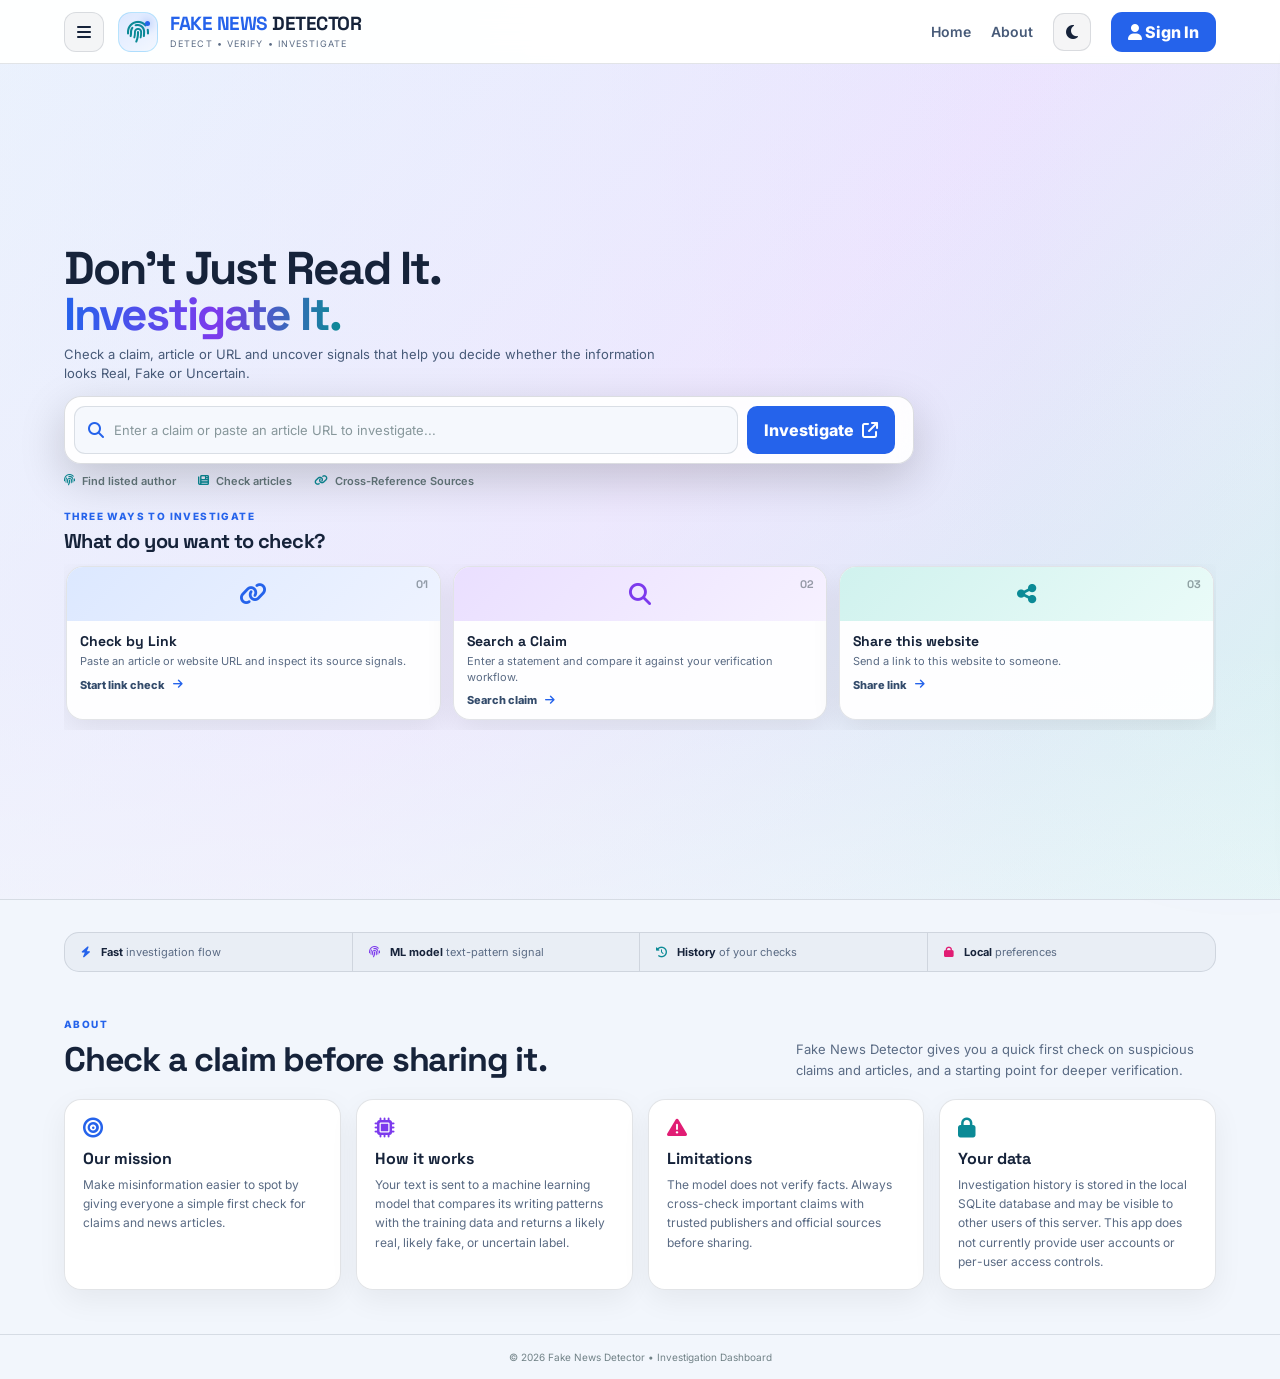
==== Frontend/index.html @ 5eec7ae9 "Improve detector UI and training workflow Co-authored-by: Copilot <223556219+Copilot@users.noreply.g" ====
<!DOCTYPE html>
<html lang="en">

<head>
  <meta charset="UTF-8" />
  <meta name="viewport" content="width=device-width, initial-scale=1.0" />
  <title>Fake News Detector | Investigation Dashboard</title>

  <link rel="preconnect" href="https://cdnjs.cloudflare.com" />
  <link rel="stylesheet" href="https://cdnjs.cloudflare.com/ajax/libs/font-awesome/6.5.2/css/all.min.css" />
  <link rel="stylesheet" href="style.css" />
</head>

<body>

  <div class="page-glow glow-one"></div>
  <div class="page-glow glow-two"></div>


  <!-- ================= NAVBAR ================= -->
  <header class="navbar">

    <div class="nav-left">
      <button class="menu-btn" id="menuBtn" aria-label="Open sidebar">
        <i class="fa-solid fa-bars"></i>
      </button>
      <a href="#" class="brand" id="homeLink">
        <div class="brand-logo">
          <i class="fa-solid fa-fingerprint"></i>
          <span class="scan-dot"></span>
        </div>
        <div>
          <div class="brand-name"><span>FAKE NEWS</span> DETECTOR</div>
          <div class="brand-tagline">Detect • Verify • Investigate</div>
        </div>
      </a>
    </div>

    <nav class="nav-links">
      <a href="#home" id="navHome">Home</a>
      <a href="#about" id="navAbout">About</a>

      <button class="icon-btn" id="themeBtn" type="button" aria-label="Toggle dark mode">
        <i class="fa-solid fa-moon"></i>
      </button>

      <button class="signin-nav" id="openAuthBtn">
        <i class="fa-solid fa-user"></i>
        <span id="signInText">Sign In</span>
      </button>

      <button class="avatar hidden" id="avatarBtn" type="button" aria-label="Open settings">
        <span id="avatarLetter">U</span>
      </button>

    </nav>

  </header>


  <!-- ================= SIDEBAR ================= -->
  <aside class="sidebar" id="sidebar">

    <div class="sidebar-head">
      <div>
        <span class="small-label">CASE FILE SYSTEM</span>
        <h3 id="sidebarTitle">Investigation</h3>
      </div>
      <button class="close-sidebar" id="closeSidebar" aria-label="Close sidebar">
        <i class="fa-solid fa-xmark"></i>
      </button>
    </div>

    <div class="sidebar-section">
      <p id="sidebarMainLabel">Main</p>

      <button class="side-link active" data-section="dashboard">
        <i class="fa-solid fa-gauge-high"></i>
        <span id="dashboardText">Dashboard</span>
      </button>

      <button class="side-link" data-section="history">
        <i class="fa-solid fa-clock-rotate-left"></i>
        <span id="historyText">History</span>
      </button>
    </div>

    <div class="sidebar-section">
      <p id="sidebarAccountLabel">Preferences</p>

      <button class="side-link" data-section="settings">
        <i class="fa-solid fa-sliders"></i>
        <span id="settingsText">Settings</span>
      </button>

      <button class="side-link" id="sidebarLogin">
        <i class="fa-solid fa-right-to-bracket"></i>
        <span id="loginText">Login</span>
      </button>
    </div>

    <div class="sidebar-bottom hidden" id="sidebarBottom">
      <button class="side-link logout" id="logoutBtn">
        <i class="fa-solid fa-arrow-right-from-bracket"></i>
        <span id="logoutText">Logout</span>
      </button>
    </div>

  </aside>

  <div class="sidebar-overlay" id="sidebarOverlay"></div>


  <!-- ================= MAIN ================= -->
  <main id="home">

    <!-- ================= HERO ================= -->
    <section class="hero">

      <div class="hero-gif"></div>
      <div class="hero-overlay"></div>

      <div class="hero-content">

        <h1 id="heroTitle">
          Don't Just Read It.
          <br />
          <span>Investigate It.</span>
        </h1>

        <p class="hero-description" id="heroDescription">
          Check a claim, article or URL and uncover
          signals that help you decide whether the information
          looks <b>Real</b>, <b>Fake</b> or <b>Uncertain</b>.
        </p>

        <!-- SEARCH BOX -->
        <div class="investigation-box">

          <div class="search-wrap">
            <i class="fa-solid fa-magnifying-glass"></i>
            <input id="claimInput" type="text" placeholder="Enter a claim or paste an article URL to investigate..."
              autocomplete="off" />
            <button class="clear-search" id="clearSearch" aria-label="Clear" type="button">
              <i class="fa-solid fa-xmark"></i>
            </button>
          </div>

          <button class="investigate-btn" id="investigateBtn" type="button">
            <span id="investigateText">Investigate</span>
            <i class="fa-solid fa-arrow-up-right-from-square"></i>
          </button>

        </div>

        <div class="quick-tools">
          <button class="quick-tool" id="quickAuthorshipButton" type="button" data-tool="text">
            <i class="fa-solid fa-fingerprint"></i>
            <span id="quickAuthorship">Analyze text patterns</span>
          </button>
          <button class="quick-tool" id="quickArticlesButton" type="button" data-tool="article">
            <i class="fa-solid fa-newspaper"></i>
            <span id="quickArticles">Check articles</span>
          </button>
          <button class="quick-tool" id="quickSourcesButton" type="button" data-tool="sources">
            <i class="fa-solid fa-link"></i>
            <span id="quickSources">Search sources online</span>
          </button>
        </div>

      </div>

      <!-- ================= METHODS ================= -->
      <section class="methods-section" id="methods">

        <div class="section-heading">
          <div>
            <span class="section-kicker" id="methodsKicker">THREE WAYS TO INVESTIGATE</span>
            <h2 id="methodsTitle">Start an investigation.</h2>
          </div>
          <p id="methodsDescription">
            Analyze text or an article URL with the model, or share this app.
            The model provides a signal, not verified evidence.
          </p>
        </div>

        <div class="method-grid">

          <!-- LINK -->
          <article class="method-card" data-method="link">
            <div class="method-image">
              <div class="image-art">
                <i class="fa-solid fa-link"></i>
                <span class="orbit orbit-a"></span>
                <span class="orbit orbit-b"></span>
              </div>
              <span class="image-number">01</span>
            </div>
            <div class="method-body">
              <h3 id="linkTitle">Check by Link</h3>
              <p id="linkDescription">Paste an article or website URL and inspect its source signals.</p>
              <button class="card-action" type="button">
                <span id="linkAction">Start link check</span>
                <i class="fa-solid fa-arrow-right"></i>
              </button>
            </div>
          </article>

          <!-- SEARCH -->
          <article class="method-card" data-method="search">
            <div class="method-image">
              <div class="image-art">
                <i class="fa-solid fa-magnifying-glass"></i>
                <span class="search-rays"></span>
              </div>
              <span class="image-number">02</span>
            </div>
            <div class="method-body">
              <h3 id="searchTitle">Search a Claim</h3>
              <p id="searchDescription">Enter a statement and compare it against your verification workflow.</p>
              <button class="card-action" type="button">
                <span id="searchAction">Search claim</span>
                <i class="fa-solid fa-arrow-right"></i>
              </button>
            </div>
          </article>

          <!-- SHARE -->
          <article class="method-card" data-method="share">
            <div class="method-image">
              <div class="image-art">
                <i class="fa-solid fa-share-nodes"></i>
                <span class="node n1"></span>
                <span class="node n2"></span>
                <span class="node n3"></span>
              </div>
              <span class="image-number">03</span>
            </div>
            <div class="method-body">
              <h3 id="shareTitle">Share this website</h3>
              <p id="shareDescription">Send a link to this website to someone.</p>
              <button class="card-action" type="button">
                <span id="shareAction">Share link</span>
                <i class="fa-solid fa-arrow-right"></i>
              </button>
            </div>
          </article>

        </div>

      </section>

    </section>


    <!-- ================= RESULT POPUP ================= -->
    <div class="result-backdrop hidden" id="resultSection" aria-hidden="true">

      <div class="result-popup" id="resultPopup" role="dialog" aria-modal="true" aria-labelledby="resultTitle">

        <button class="modal-close" id="closeResult" type="button" aria-label="Close result">
          <i class="fa-solid fa-xmark"></i>
        </button>

        <div class="result-head">

          <div class="result-icon">
            <i class="fa-solid fa-shield-halved" id="resultIconI"></i>
          </div>

          <div>
            <span class="result-badge" id="resultBadge">RESULT</span>
            <h2 id="resultTitle">Check result</h2>
            <p id="signalText">Your result appears here after you run a check.</p>
          </div>

        </div>

        <section class="confidence-card hidden" id="confidenceCard" aria-label="Model estimate">
          <div class="confidence-heading">
            <div>
              <span class="confidence-label">MODEL ESTIMATE</span>
              <p>How strongly the text matches patterns in its training examples</p>
            </div>
            <strong id="confidenceValue">--%</strong>
          </div>
          <div
            class="confidence-track"
            id="confidenceTrack"
            role="progressbar"
            aria-label="Model estimate"
            aria-valuemin="0"
            aria-valuemax="100"
            aria-valuenow="0"
          >
            <span id="confidenceBar"></span>
          </div>
          <small>This score describes the model's label, not the chance that the claim is true.</small>
        </section>

        <section class="article-details hidden" id="articleDetails" aria-label="Fetched article details">
          <div class="article-detail-row">
            <span id="publisherLabel">Publisher</span>
            <strong id="articlePublisher"></strong>
          </div>
          <div class="article-detail-row">
            <span id="authorLabel">Listed author</span>
            <strong id="articleAuthor">No author metadata found</strong>
          </div>
          <h3 id="articleTitle"></h3>
          <a class="article-source-link" id="articleSourceLink" target="_blank" rel="noopener noreferrer">Open original
            article</a>
          <span class="article-preview-label" id="articlePreviewLabel">Extracted text preview</span>
          <p id="articlePreview"></p>
        </section>

        <section class="evidence-results hidden" id="newsEvidence" aria-label="Related news coverage">
          <div class="evidence-heading">
            <h3>Related news coverage</h3>
            <span>Not a fact-check verdict</span>
          </div>
          <p id="evidenceStatus"></p>
          <ul id="evidenceList"></ul>
        </section>

        <ul class="result-checks" id="resultChecks"></ul>

        <div class="result-note">
          <i class="fa-solid fa-circle-info"></i>
          <div class="result-note-copy">
            <span id="actionText">Enter a claim or article URL and select Investigate.</span>
            <strong class="ai-disclaimer" id="aiDisclaimer">Please check reliable sources before trusting or sharing a claim.</strong>
          </div>
        </div>

        <div class="source-links hidden" id="resultSources">
          <span id="sourceLinksLabel">Look up this claim</span>
          <a id="factCheckLink" target="_blank" rel="noopener noreferrer">Search fact checks</a>
          <a id="independentSourcesLink" target="_blank" rel="noopener noreferrer">Search independent sources</a>
        </div>

      </div>

    </div>

    <!-- ================= STATS ================= -->
    <section class="stats-strip">

      <div>
        <i class="fa-solid fa-bolt"></i>
        <span><b id="fastText">Fast</b> <span id="fastDescription">investigation flow</span></span>
      </div>

      <div>
        <i class="fa-solid fa-fingerprint"></i>
        <span><b id="multiText">ML model</b> <span id="multiDescription">text-pattern signal</span></span>
      </div>

      <div>
        <i class="fa-solid fa-clock-rotate-left"></i>
        <span><b id="historyStatText">History</b> <span id="historyStatDescription">of your checks</span></span>
      </div>

      <div>
        <i class="fa-solid fa-lock"></i>
        <span><b id="privateText">Local</b> <span id="privateDescription">preferences</span></span>
      </div>

    </section>


    <!-- ================= ABOUT ================= -->
    <section class="about-section" id="about">

      <div class="section-heading">
        <div>
          <span class="section-kicker">ABOUT</span>
          <h2>Check a claim before sharing it.</h2>
        </div>
        <p>
          Fake News Detector gives you a quick first check on suspicious
          claims and articles, and a starting point for deeper verification.
        </p>
      </div>

      <div class="about-grid">

        <article class="about-card">
          <i class="fa-solid fa-bullseye"></i>
          <h3>Our mission</h3>
          <p>Make misinformation easier to spot by giving everyone a simple first check for claims and news articles.
          </p>
        </article>

        <article class="about-card">
          <i class="fa-solid fa-microchip"></i>
          <h3>How it works</h3>
          <p>Your text is sent to a machine learning model that compares its writing patterns with the training data
            and returns a likely real, likely fake, or uncertain label.</p>
        </article>

        <article class="about-card">
          <i class="fa-solid fa-triangle-exclamation"></i>
          <h3>Limitations</h3>
          <p>The model does not verify facts. Always cross-check important claims with trusted publishers and official
            sources before sharing.</p>
        </article>

        <article class="about-card">
          <i class="fa-solid fa-lock"></i>
          <h3>Your data</h3>
          <p>Investigation history is stored in the local SQLite database and may be visible to other users of this server. This app does not currently provide user accounts or per-user access controls.</p>
        </article>

      </div>

    </section>

  </main>


  <!-- ================= AUTH MODAL ================= -->
  <div class="modal-backdrop" id="authModal">

    <div class="auth-modal">

      <div class="auth-content">

        <button class="modal-close" id="closeAuth" type="button" aria-label="Close">
          <i class="fa-solid fa-xmark"></i>
        </button>

        <div class="auth-logo">
          <i class="fa-solid fa-fingerprint"></i>
        </div>

        <span class="section-kicker">CASE FILE ACCESS</span>

        <h2 id="authHeading">Sign In</h2>

        <p class="auth-subtitle" id="authSubtitle">Sign in to your account.</p>

        <form id="authForm">

          <label id="nameField" class="field hidden">
            <span id="nameLabel">Full name</span>
            <div>
              <i class="fa-regular fa-user"></i>
              <input id="authName" type="text" placeholder="Your name" />
            </div>
          </label>

          <label class="field">
            <span id="emailLabel">Email</span>
            <div>
              <i class="fa-regular fa-envelope"></i>
              <input id="authEmail" type="email" placeholder="you@example.com" required />
            </div>
          </label>

          <label class="field">
            <span id="passwordLabel">Password</span>
            <div>
              <i class="fa-solid fa-lock"></i>
              <input id="authPassword" type="password" placeholder="Enter your password" required />
            </div>
          </label>

          <label id="confirmField" class="field hidden">
            <span id="confirmLabel">Confirm password</span>
            <div>
              <i class="fa-solid fa-shield-halved"></i>
              <input id="authConfirmPassword" type="password" placeholder="Repeat your password" />
            </div>
          </label>

          <div class="form-row" id="loginOptions">
            <label class="remember">
              <input type="checkbox" id="rememberMe" />
              <span id="rememberText">Remember me</span>
            </label>
            <button type="button" class="text-btn" id="forgotPasswordBtn">Forgot password?</button>
          </div>

          <button class="auth-submit" type="submit" id="authSubmit">Login</button>

        </form>

        <p class="auth-switch-text">
          <span id="switchPrompt">Need an account?</span>
          <button type="button" class="text-link" id="authSwitchLink" data-auth="signup">Create one</button>
        </p>

        <p class="auth-privacy" id="authPrivacy">
          By continuing, you agree to our Terms and Privacy Policy.
        </p>

      </div>

    </div>

  </div>


  <!-- ================= SETTINGS PANEL ================= -->
  <div class="settings-panel" id="settingsPanel">

    <div class="settings-head">
      <div>
        <span class="section-kicker">PREFERENCES</span>
        <h2 id="settingsPanelTitle">Settings</h2>
      </div>
      <button id="closeSettings" type="button" aria-label="Close settings">
        <i class="fa-solid fa-xmark"></i>
      </button>
    </div>

    <div class="settings-groups">

      <!-- APPEARANCE -->
      <div class="settings-group">
        <div class="group-label" id="appearanceGroupLabel">Appearance</div>

        <div class="setting-item">
          <div>
            <b id="darkText">Dark mode</b>
            <small id="darkDescription">Use a darker theme that is easier on the eyes.</small>
          </div>
          <label class="switch">
            <input type="checkbox" id="darkToggle" />
            <span></span>
          </label>
        </div>

      </div>

      <!-- LANGUAGE -->
      <div class="settings-group">
        <div class="group-label" id="languageGroupLabel">Language &amp; notifications</div>

        <div class="setting-item">
          <div>
            <b id="languageText">Language</b>
            <small id="languageSettingText">English</small>
          </div>
          <button type="button" class="setting-action" data-setting-action="language">Change</button>
        </div>

        <!-- NOTIFICATIONS -->
        <div class="setting-item">
          <div>
            <b id="notificationsText">Notifications</b>
            <small id="notificationsDescription">Show a browser alert when a check finishes. Keep the browser open.</small>
          </div>
          <label class="switch">
            <input type="checkbox" id="notificationToggle" />
            <span></span>
          </label>
        </div>
      </div>

      <!-- HISTORY -->
      <div class="settings-group">
        <div class="group-label" id="historyGroupLabel">History &amp; data</div>

        <div class="setting-item">
          <div>
            <b id="historySettingTitle">History</b>
            <small id="historySettingDescription">Review prior investigations and saved results.</small>
          </div>
          <button type="button" class="setting-action" data-setting-action="history">View</button>
        </div>
      </div>

    </div>

    <div class="setting-note">
      <i class="fa-solid fa-circle-info"></i>
      <span id="settingNoteText">Preferences are stored in this browser. Investigation history is stored on this server and is not separated by user accounts.</span>
    </div>

  </div>


  <!-- ================= SETTINGS ACTION MODAL ================= -->
  <div class="settings-action-backdrop" id="settingsActionBackdrop" aria-hidden="true">

    <div class="settings-action-modal" role="dialog" aria-modal="true" aria-labelledby="settingsActionTitle">

      <button class="modal-close settings-action-close" id="closeSettingsAction" type="button" aria-label="Close">
        <i class="fa-solid fa-xmark"></i>
      </button>

      <span class="section-kicker" id="settingsActionKicker">SETTINGS</span>

      <h2 id="settingsActionTitle">Settings</h2>

      <p class="settings-action-subtitle" id="settingsActionSubtitle"></p>

      <div id="settingsActionContent"></div>

    </div>

  </div>


  <!-- ================= TOAST ================= -->
  <div class="toast" id="toast">
    <i class="fa-solid fa-circle-check"></i>
    <span id="toastText">Done</span>
  </div>


  <!-- ================= FOOTER ================= -->
  <footer>
    <p id="footerText">© 2026 Fake News Detector • Investigation Dashboard</p>
  </footer>

  <script src="script.js"></script>

</body>

</html>
---- Frontend/style.css ----
@import url('https://fonts.googleapis.com/css2?family=Inter:wght@400;500;600;700;800&family=Space+Grotesk:wght@500;600;700&display=swap');

:root {
  --bg: #F2F6FC;
  --panel: #FFFFFF;
  --line: rgba(22, 35, 58, .12);
  --text: #16233A;
  --muted: #5A6B84;
  --gold: #2563EB;
  --cyan: #0B8A96;
  --red: #C95454;
  --green: #2E8B70;
  --shadow: 0 20px 60px rgba(22, 35, 58, .14);
}

* {
  box-sizing: border-box;
  margin: 0;
  padding: 0;
}

html {
  scroll-behavior: smooth;
}

body {
  font-family: Inter, sans-serif;
  color: var(--text);
  background:
    radial-gradient(circle at 15% 15%, rgba(56, 189, 248, .08), transparent 28%),
    radial-gradient(circle at 85% 25%, rgba(124, 58, 237, .07), transparent 26%),
    var(--bg);
  min-height: 100vh;
  overflow-x: hidden;
}

body.modal-open {
  overflow: hidden;
}

button,
input {
  font: inherit;
}

button {
  cursor: pointer;
}

a {
  color: inherit;
  text-decoration: none;
}

.hidden {
  display: none !important;
}


/* ================= GLOW ================= */

.page-glow {
  position: fixed;
  width: 280px;
  height: 280px;
  filter: blur(90px);
  border-radius: 50%;
  pointer-events: none;
  opacity: .13;
  z-index: -1;
}

.glow-one {
  background: var(--cyan);
  top: 15%;
  left: -120px;
}

.glow-two {
  background: var(--gold);
  right: -100px;
  top: 55%;
}


/* ================= NAVBAR ================= */

.navbar {
  position: sticky;
  top: 0;
  z-index: 50;
  height: 64px;
  width: 100%;
  display: flex;
  align-items: center;
  justify-content: space-between;
  padding: 0 5%;
  background: rgba(255, 255, 255, .94);
  border-bottom: 1px solid var(--line);
  backdrop-filter: blur(16px);
}

.nav-left,
.brand {
  display: flex;
  align-items: center;
}

.nav-left {
  gap: 14px;
}

.brand {
  gap: 12px;
}

.menu-btn {
  width: 40px;
  height: 40px;
  border-radius: 12px;
  border: 1px solid var(--line);
  background: rgba(22, 35, 58, .045);
  color: var(--text);
  display: grid;
  place-items: center;
  transition: .2s ease;
}

.menu-btn:hover {
  background: rgba(124, 58, 237, .12);
  color: var(--gold);
  transform: translateY(-2px);
}

.brand-logo {
  width: 40px;
  height: 40px;
  border-radius: 13px;
  position: relative;
  display: grid;
  place-items: center;
  background: linear-gradient(145deg, #DCE8FF, #F3F7FF);
  border: 1px solid rgba(56, 189, 248, .3);
  color: var(--cyan);
  font-size: 22px;
  overflow: hidden;
}

.scan-dot {
  position: absolute;
  right: 7px;
  top: 8px;
  width: 5px;
  height: 5px;
  border-radius: 50%;
  background: var(--gold);
  box-shadow: 0 0 10px var(--gold);
}

.brand-name {
  font-family: "Space Grotesk", sans-serif;
  font-size: 19px;
  line-height: 1;
  font-weight: 700;
  letter-spacing: -.5px;
}

.brand-name span {
  color: var(--gold);
}

.brand-tagline {
  margin-top: 5px;
  font-size: 9px;
  color: var(--muted);
  letter-spacing: 1.1px;
  text-transform: uppercase;
}

.nav-links {
  display: flex;
  align-items: center;
  gap: 20px;
}

.nav-links>a {
  color: #475A78;
  font-size: 14px;
  font-weight: 600;
  transition: .2s;
}

.nav-links>a:hover {
  color: var(--gold);
}

.icon-btn {
  width: 38px;
  height: 38px;
  border-radius: 11px;
  border: 1px solid var(--line);
  background: rgba(22, 35, 58, .045);
  color: var(--text);
  display: grid;
  place-items: center;
  transition: .2s ease;
}

.icon-btn:hover {
  color: var(--gold);
  transform: translateY(-2px);
}

.signin-nav {
  border: 1px solid rgba(37, 99, 235, .35);
  background: var(--gold);
  color: #FFFFFF;
  border-radius: 11px;
  padding: 9px 16px;
  font-weight: 800;
  transition: .2s ease;
}

.signin-nav:hover {
  background: #1D4ED8;
  transform: translateY(-2px);
}

.avatar {
  width: 40px;
  height: 40px;
  border-radius: 50%;
  border: 2px solid rgba(37, 99, 235, .35);
  background: linear-gradient(145deg, var(--gold), #7C3AED);
  color: #FFFFFF;
  font-family: "Space Grotesk", sans-serif;
  font-weight: 700;
  font-size: 16px;
  text-transform: uppercase;
  display: grid;
  place-items: center;
  transition: .2s ease;
}

.avatar:hover {
  transform: translateY(-2px);
}


/* ================= SIDEBAR ================= */

.sidebar {
  position: fixed;
  left: 12px;
  top: 12px;
  z-index: 100;
  width: 310px;
  height: calc(100vh - 24px);
  display: flex;
  flex-direction: column;
  padding: 25px 17px 17px;
  background: rgba(255, 255, 255, .98);
  border: 1px solid var(--line);
  border-radius: 22px;
  box-shadow: var(--shadow);
  transform: translateX(-125%);
  transition: transform .3s ease;
}

.sidebar.open {
  transform: translateX(0);
}

.sidebar-head {
  display: flex;
  justify-content: space-between;
  align-items: flex-start;
  padding: 0 7px 25px;
  border-bottom: 1px solid var(--line);
}

.small-label,
.section-kicker,
.result-label {
  color: var(--gold);
  font-size: 10px;
  font-weight: 800;
  letter-spacing: 1.4px;
}

.sidebar-head h3 {
  margin-top: 6px;
  font-family: "Space Grotesk", sans-serif;
  font-size: 20px;
}

.close-sidebar,
.settings-head button,
.modal-close {
  width: 36px;
  height: 36px;
  border-radius: 10px;
  border: 1px solid var(--line);
  background: rgba(22, 35, 58, .045);
  color: var(--muted);
  transition: .2s ease;
}

.close-sidebar:hover,
.settings-head button:hover,
.modal-close:hover {
  color: var(--text);
  background: rgba(239, 102, 102, .12);
  border-color: rgba(239, 102, 102, .4);
}

.sidebar-section {
  padding-top: 23px;
}

.sidebar-section>p {
  color: #738287;
  font-size: 10px;
  font-weight: 800;
  letter-spacing: 1.3px;
  text-transform: uppercase;
  padding: 0 10px 8px;
}

.side-link {
  width: 100%;
  border: 0;
  background: transparent;
  color: #475A78;
  border-radius: 12px;
  padding: 12px 11px;
  display: flex;
  align-items: center;
  gap: 13px;
  text-align: left;
  font-size: 14px;
  font-weight: 600;
  transition: .2s ease;
  margin-bottom: 4px;
}

.side-link i {
  width: 20px;
  text-align: center;
}

.side-link:hover {
  background: rgba(11, 138, 150, .08);
  color: var(--text);
  transform: translateX(3px);
}

.side-link.active {
  background: rgba(37, 99, 235, .10);
  color: var(--gold);
  border: 1px solid rgba(37, 99, 235, .16);
}

.sidebar-bottom {
  margin-top: auto;
  border-top: 1px solid var(--line);
  padding-top: 14px;
}

.side-link.logout {
  color: #C95454;
}

.side-link.logout:hover {
  background: rgba(201, 84, 84, .09);
}

.sidebar-overlay {
  position: fixed;
  inset: 0;
  background: rgba(22, 35, 58, .38);
  z-index: 90;
  opacity: 0;
  visibility: hidden;
  transition: .25s;
}

.sidebar-overlay.show {
  opacity: 1;
  visibility: visible;
}


/* ================= HERO ================= */

.hero {
  position: relative;
  min-height: 400px;
  width: 100%;
  display: flex;
  align-items: center;
  overflow: hidden;
  border-bottom: 1px solid var(--line);
}

.hero-gif {
  position: absolute;
  inset: 0;
  background-color: #E6EEFB;
  background-image: linear-gradient(135deg, #DCE8FF 0%, #EADFFF 50%, #D0F2EE 100%);
  background-size: cover;
  background-position: center;
}

.hero-overlay {
  position: absolute;
  inset: 0;
  background:
    linear-gradient(90deg,
      rgba(242, 246, 252, .62) 0%,
      rgba(242, 246, 252, .40) 45%,
      rgba(242, 246, 252, .12) 80%,
      rgba(242, 246, 252, .22) 100%),
    linear-gradient(0deg,
      rgba(242, 246, 252, .55) 0%,
      transparent 30%,
      rgba(242, 246, 252, .10) 100%);
}

.hero-content {
  position: relative;
  z-index: 2;
  width: min(1160px, 90%);
  margin: 0 auto;
  padding: 36px 0 28px;
}

.eyebrow {
  display: inline-flex;
  align-items: center;
  gap: 8px;
  font-size: 10px;
  font-weight: 800;
  letter-spacing: 1.5px;
  color: #475A78;
  background: rgba(255, 255, 255, .68);
  border: 1px solid rgba(22, 35, 58, .12);
  border-radius: 999px;
  padding: 7px 12px;
  backdrop-filter: blur(7px);
}

.live-dot {
  width: 7px;
  height: 7px;
  border-radius: 50%;
  background: var(--green);
  box-shadow: 0 0 12px rgba(46, 139, 112, .6);
}

.hero h1 {
  font-family: "Space Grotesk", sans-serif;
  font-size: clamp(34px, 5vw, 54px);
  line-height: 1;
  letter-spacing: -2px;
  max-width: 700px;
  margin: 14px 0 12px;
}

.hero h1 span {
  color: var(--gold);
}

.hero-description {
  max-width: 610px;
  color: #475A78;
  line-height: 1.55;
  font-size: 14px;
  margin-bottom: 18px;
}

.hero-description b {
  color: var(--text);
}


/* ================= INVESTIGATION ================= */

.investigation-box {
  width: min(850px, 100%);
  display: grid;
  grid-template-columns: 1fr auto auto;
  gap: 9px;
  padding: 9px;
  border-radius: 17px;
  background: rgba(255, 255, 255, .92);
  border: 1px solid rgba(22, 35, 58, .15);
  box-shadow: 0 15px 45px rgba(0, 0, 0, .18);
  backdrop-filter: blur(12px);
}

.search-wrap {
  display: flex;
  align-items: center;
  gap: 10px;
  min-width: 0;
  border: 1px solid rgba(22, 35, 58, .12);
  background: #F5F8FD;
  border-radius: 11px;
  padding: 0 13px;
}

.search-wrap>i {
  color: var(--gold);
}

.search-wrap input {
  width: 100%;
  height: 46px;
  background: transparent;
  border: 0;
  outline: 0;
  color: var(--text);
  font-size: 13px;
}

.search-wrap input::placeholder {
  color: #87979B;
}

.clear-search {
  border: 0;
  background: transparent;
  color: #718287;
  display: none;
}

.clear-search.show {
  display: block;
}

.investigate-btn {
  border: 0;
  border-radius: 10px;
  padding: 0 17px;
  min-height: 46px;
  font-weight: 800;
  display: flex;
  align-items: center;
  justify-content: center;
  gap: 8px;
  transition: .2s ease;
}

.investigate-btn {
  background: var(--gold);
  color: #FFFFFF;
}

.investigate-btn:hover {
  background: #1D4ED8;
  transform: translateY(-2px);
  box-shadow: 0 8px 25px rgba(37, 99, 235, .18);
}

.quick-tools {
  display: flex;
  gap: 22px;
  margin-top: 12px;
  color: #64777C;
  font-size: 11px;
  font-weight: 600;
}

.quick-tools span {
  display: flex;
  align-items: center;
  gap: 7px;
}

.quick-tools .quick-tool {
  display: inline-flex;
  align-items: center;
  gap: 7px;
  padding: 0;
  border: 0;
  background: transparent;
  color: inherit;
  font: inherit;
  cursor: pointer;
  text-align: left;
}

.quick-tools .quick-tool:hover {
  color: var(--cyan);
}

.quick-tools .quick-tool:focus-visible {
  outline: 2px solid var(--cyan);
  outline-offset: 3px;
}

.quick-tools i {
  color: var(--cyan);
}

.evidence-results {
  margin: 16px 0;
  padding: 14px;
  border: 1px solid var(--line, #d6e0e5);
  border-radius: 14px;
  background: rgba(255, 255, 255, .72);
}

.evidence-results.empty {
  margin: 8px 0;
  padding: 8px 10px;
}

.evidence-results.empty .evidence-heading {
  display: none;
}

.evidence-results.empty #evidenceStatus {
  margin: 0;
  font-size: 11px;
  line-height: 1.4;
}

.evidence-heading {
  display: flex;
  flex-wrap: wrap;
  align-items: baseline;
  justify-content: space-between;
  gap: 8px;
}

.evidence-heading h3 {
  margin: 0;
}

.evidence-heading span,
#evidenceStatus,
#evidenceList li span,
#evidenceList li small {
  color: #64777c;
  font-size: 12px;
}

#evidenceList {
  display: grid;
  gap: 10px;
  margin: 10px 0 0;
  padding-left: 20px;
}

#evidenceList li a {
  font-weight: 700;
}

#evidenceList li p {
  margin: 4px 0;
}

body.dark .evidence-results {
  background: rgba(20, 30, 48, .8);
}


/* ================= RESULT ================= */

.result-section {
  width: min(1160px, 90%);
  margin: 22px auto 0;
}

.result-section.hidden {
  display: none;
}

.result-card {
  position: relative;
  overflow: hidden;
  background: linear-gradient(135deg, rgba(255, 255, 255, .98), rgba(246, 249, 254, .98));
  border: 1px solid rgba(11, 138, 150, .18);
  border-radius: 22px;
  padding: 20px;
  box-shadow: var(--shadow);
}

.result-top {
  position: relative;
  z-index: 1;
  display: flex;
  justify-content: space-between;
  align-items: center;
  gap: 20px;
}

.result-card h2 {
  margin-top: 6px;
  font-family: "Space Grotesk", sans-serif;
  font-size: 26px;
  letter-spacing: -.8px;
}

.result-badge {
  border-radius: 999px;
  padding: 10px 16px;
  font-size: 10px;
  font-weight: 900;
  letter-spacing: 1.4px;
  color: var(--gold);
  background: rgba(37, 99, 235, .10);
  border: 1px solid rgba(37, 99, 235, .25);
}

.result-badge.real {
  color: var(--green);
  background: rgba(46, 139, 112, .10);
  border-color: rgba(46, 139, 112, .25);
}

.result-badge.fake {
  color: var(--red);
  background: rgba(201, 84, 84, .10);
  border-color: rgba(201, 84, 84, .25);
}

.result-badge.uncertain {
  color: var(--cyan);
  background: rgba(11, 138, 150, .10);
  border-color: rgba(11, 138, 150, .25);
}

.result-grid {
  position: relative;
  z-index: 1;
  display: grid;
  grid-template-columns: 1fr 1fr;
  gap: 12px;
}

.result-grid>div {
  display: flex;
  gap: 12px;
  padding: 14px 16px;
  background: rgba(22, 35, 58, .045);
  border: 1px solid var(--line);
  border-radius: 16px;
  transition: .2s ease;
}

.result-grid>div:hover {
  transform: translateY(-2px);
}

.result-grid i {
  color: var(--cyan);
  margin-top: 2px;
}

.result-grid b {
  font-size: 12px;
}

.result-grid p {
  color: var(--muted);
  font-size: 12px;
  line-height: 1.55;
  margin-top: 5px;
}


/* ================= METHODS ================= */

.methods-section {
  width: min(1160px, 90%);
  margin: 40px auto 0;
  scroll-margin-top: 80px;
}

.section-heading {
  display: flex;
  justify-content: space-between;
  align-items: end;
  gap: 30px;
  margin-bottom: 18px;
}

.section-heading h2 {
  font-family: "Space Grotesk", sans-serif;
  font-size: clamp(24px, 3.5vw, 34px);
  letter-spacing: -1.2px;
  margin-top: 6px;
}

.section-heading p {
  max-width: 420px;
  color: var(--muted);
  font-size: 13px;
  line-height: 1.6;
}

.method-grid {
  display: grid;
  grid-template-columns: repeat(3, 1fr);
  gap: 15px;
}

.method-card {
  background: rgba(255, 255, 255, .94);
  border: 1px solid var(--line);
  border-radius: 17px;
  overflow: hidden;
  transition: .3s ease;
  cursor: pointer;
  box-shadow: 0 10px 30px rgba(0, 0, 0, .08);
}

.method-card:hover {
  transform: translateY(-6px);
  border-color: rgba(11, 138, 150, .3);
}

.method-image {
  position: relative;
  height: 90px;
  overflow: hidden;
  background: #E7EFEC;
}

.method-card:nth-child(1) .method-image {
  background: radial-gradient(circle at 70% 30%, rgba(56, 189, 248, .27), transparent 45%), linear-gradient(145deg, #DCECE9, #EFF3F0);
}

.method-card:nth-child(2) .method-image {
  background: radial-gradient(circle at 25% 40%, rgba(124, 58, 237, .23), transparent 45%), linear-gradient(145deg, #F1E7DC, #EEF2F0);
}

.method-card:nth-child(3) .method-image {
  background: radial-gradient(circle at 70% 50%, rgba(56, 189, 248, .25), transparent 45%), linear-gradient(145deg, #DDEBE8, #EEF3F1);
}

.image-art {
  position: absolute;
  inset: 0;
  display: grid;
  place-items: center;
  font-size: 32px;
  color: rgba(36, 52, 59, .28);
}

.method-card:hover .image-art>i {
  transform: scale(1.1) rotate(-3deg);
  color: var(--gold);
}

.image-art>i {
  transition: .35s;
}

.image-number {
  position: absolute;
  top: 10px;
  right: 12px;
  font-family: "Space Grotesk", sans-serif;
  font-weight: 700;
  font-size: 11px;
  color: rgba(36, 52, 59, .45);
}

.orbit {
  position: absolute;
  border: 1px solid rgba(11, 138, 150, .35);
  border-radius: 50%;
}

.orbit-a {
  width: 64px;
  height: 64px;
}

.orbit-b {
  width: 100px;
  height: 100px;
  transform: rotate(35deg) scaleY(.55);
}

.search-rays {
  position: absolute;
  width: 74px;
  height: 74px;
  border: 1px dashed rgba(11, 138, 150, .4);
  border-radius: 50%;
}

.node {
  position: absolute;
  width: 8px;
  height: 8px;
  border-radius: 50%;
  background: var(--gold);
  box-shadow: 0 0 12px rgba(37, 99, 235, .5);
}

.n1 {
  transform: translate(-38px, -14px);
}

.n2 {
  transform: translate(36px, -26px);
}

.n3 {
  transform: translate(40px, 28px);
}

.method-body {
  padding: 14px;
}

.method-body h3 {
  font-family: "Space Grotesk", sans-serif;
  font-size: 16px;
}

.method-body p {
  color: var(--muted);
  font-size: 12px;
  line-height: 1.55;
  margin: 6px 0 12px;
}

.card-action {
  background: transparent;
  border: 0;
  color: #334B6B;
  font-size: 11px;
  font-weight: 800;
  display: flex;
  align-items: center;
  gap: 8px;
  transition: .2s;
}

.card-action i {
  color: var(--gold);
  transition: .2s;
}

.method-card:hover .card-action {
  color: var(--gold);
}

.method-card:hover .card-action i {
  transform: translateX(4px);
}


/* ================= STATS ================= */

.stats-strip {
  width: min(1160px, 90%);
  margin: 32px auto 40px;
  display: grid;
  grid-template-columns: repeat(4, 1fr);
  border: 1px solid var(--line);
  border-radius: 15px;
  background: rgba(22, 35, 58, .035);
  overflow: hidden;
}

.stats-strip div {
  display: flex;
  align-items: center;
  gap: 10px;
  padding: 12px 16px;
  color: var(--muted);
  font-size: 11px;
  border-right: 1px solid var(--line);
}

.stats-strip div:last-child {
  border-right: 0;
}

.stats-strip i {
  color: var(--gold);
}

.stats-strip b {
  color: var(--text);
}


/* ================= ABOUT ================= */

.about-section {
  width: min(1160px, 90%);
  margin: 0 auto 44px;
  scroll-margin-top: 80px;
}

.about-grid {
  display: grid;
  grid-template-columns: repeat(4, 1fr);
  gap: 15px;
}

.about-card {
  background: rgba(255, 255, 255, .94);
  border: 1px solid var(--line);
  border-radius: 17px;
  padding: 18px;
  box-shadow: 0 10px 30px rgba(0, 0, 0, .06);
}

.about-card i {
  display: block;
  color: var(--gold);
  font-size: 20px;
  margin-bottom: 10px;
}

.about-card h3 {
  font-family: "Space Grotesk", sans-serif;
  font-size: 16px;
}

.about-card p {
  color: var(--muted);
  font-size: 12px;
  line-height: 1.6;
  margin-top: 6px;
}


/* ================= AUTH ================= */

.modal-backdrop {
  position: fixed;
  inset: 0;
  z-index: 200;
  background: rgba(22, 35, 58, .34);
  backdrop-filter: blur(10px);
  display: grid;
  place-items: center;
  opacity: 0;
  visibility: hidden;
  transition: .25s;
  padding: 20px;
}

.modal-backdrop.show {
  opacity: 1;
  visibility: visible;
}

.auth-modal {
  position: relative;
  width: 420px;
  max-width: calc(100vw - 30px);
  background: linear-gradient(180deg, rgba(255, 255, 255, .99), rgba(246, 249, 254, .98));
  border: 1px solid rgba(22, 35, 58, .16);
  border-radius: 24px;
  padding: 16px 18px 14px;
  box-shadow: var(--shadow);
  transform: translateY(15px) scale(.98);
  transition: .25s;
}

.modal-backdrop.show .auth-modal {
  transform: translateY(0) scale(1);
}

.modal-close {
  position: absolute;
  right: 18px;
  top: 18px;
}

.auth-logo {
  width: 42px;
  height: 42px;
  border-radius: 14px;
  display: grid;
  place-items: center;
  background: rgba(37, 99, 235, .10);
  border: 1px solid rgba(37, 99, 235, .22);
  color: var(--gold);
  font-size: 18px;
  margin-bottom: 12px;
}

.auth-modal h2 {
  font-family: "Space Grotesk", sans-serif;
  font-size: 26px;
  margin-top: 8px;
  letter-spacing: -.8px;
}

.auth-subtitle {
  color: var(--muted);
  font-size: 12px;
  margin-top: 8px;
  margin-bottom: 12px;
  line-height: 1.4;
}

.auth-switch-text {
  margin: 8px 0 10px;
  color: var(--muted);
  font-size: 12px;
  display: flex;
  justify-content: center;
  gap: 6px;
  flex-wrap: wrap;
}

.text-link {
  border: 0;
  background: transparent;
  color: var(--cyan);
  font-size: 12px;
  font-weight: 700;
  cursor: pointer;
}

.field {
  display: block;
  margin-bottom: 8px;
}

.field>span {
  display: block;
  color: var(--muted);
  font-size: 11px;
  font-weight: 700;
  margin-bottom: 5px;
}

.field>div {
  display: flex;
  align-items: center;
  gap: 9px;
  border: 1px solid var(--line);
  background: #F4F7FC;
  border-radius: 12px;
  padding: 0 12px;
  transition: .2s;
}

.field>div:focus-within {
  border-color: rgba(11, 138, 150, .45);
  box-shadow: 0 0 0 3px rgba(11, 138, 150, .08);
}

.field i {
  color: #718287;
}

.field input {
  width: 100%;
  height: 38px;
  background: transparent;
  border: 0;
  outline: 0;
  color: var(--text);
  font-size: 12px;
}

.form-row {
  display: flex;
  justify-content: space-between;
  align-items: center;
  margin: 2px 0 10px;
}

.remember {
  color: var(--muted);
  font-size: 11px;
  display: flex;
  gap: 6px;
  align-items: center;
}

.text-btn {
  border: 0;
  background: transparent;
  color: var(--cyan);
  font-size: 11px;
}

.auth-submit {
  width: 100%;
  border: 0;
  border-radius: 12px;
  padding: 11px 12px;
  background: var(--gold);
  color: #FFFFFF;
  font-weight: 900;
  transition: .2s;
}

.auth-submit:hover {
  background: #1D4ED8;
  transform: translateY(-2px);
}

.auth-privacy {
  color: #718287;
  font-size: 10px;
  line-height: 1.5;
  text-align: center;
}

.auth-privacy {
  margin-top: 10px;
}

/* ================= SETTINGS ================= */

.settings-panel {
  position: fixed;
  right: 15px;
  top: 15px;
  bottom: 15px;
  width: min(430px, calc(100% - 30px));
  z-index: 150;
  background: rgba(255, 255, 255, .98);
  border: 1px solid var(--line);
  border-radius: 22px;
  padding: 27px 22px 18px;
  box-shadow: var(--shadow);
  transform: translateX(115%);
  transition: .3s;
  overflow-y: auto;
  overscroll-behavior: contain;
}

.settings-panel.open {
  transform: translateX(0);
}

.settings-head {
  display: flex;
  justify-content: space-between;
  align-items: flex-start;
  padding-bottom: 22px;
  border-bottom: 1px solid var(--line);
}

.settings-head h2 {
  font-family: "Space Grotesk", sans-serif;
  margin-top: 6px;
}

.settings-groups {
  margin-top: 18px;
  display: grid;
  gap: 18px;
}

.settings-group {
  background: rgba(22, 35, 58, .035);
  border: 1px solid var(--line);
  border-radius: 16px;
  padding: 14px 14px 2px;
}

.group-label {
  color: var(--gold);
  font-size: 10px;
  font-weight: 800;
  letter-spacing: 1.4px;
  text-transform: uppercase;
  margin-bottom: 6px;
  padding: 0 4px 8px;
}

.setting-item {
  display: flex;
  justify-content: space-between;
  gap: 20px;
  padding: 15px 4px;
  border-top: 1px solid var(--line);
  align-items: center;
}

.setting-item b {
  display: block;
  font-size: 13px;
}

.setting-item small {
  display: block;
  color: var(--muted);
  font-size: 10px;
  line-height: 1.5;
  margin-top: 5px;
}

.setting-action {
  border: 1px solid rgba(11, 138, 150, .26);
  background: rgba(11, 138, 150, .06);
  color: var(--cyan);
  border-radius: 10px;
  padding: 7px 10px;
  font-size: 10px;
  font-weight: 800;
  letter-spacing: .5px;
  text-transform: uppercase;
}

.setting-action:hover {
  background: rgba(11, 138, 150, .12);
  transform: translateY(-1px);
}

.setting-note {
  display: flex;
  gap: 8px;
  align-items: center;
  margin-top: 18px;
  color: var(--muted);
  font-size: 10px;
}


/* ================= SWITCH ================= */

.switch {
  position: relative;
  width: 42px;
  height: 23px;
  flex: 0 0 auto;
}

.switch input {
  opacity: 0;
  width: 0;
  height: 0;
}

.switch span {
  position: absolute;
  inset: 0;
  border-radius: 99px;
  background: #BCC8DA;
  cursor: pointer;
  transition: .2s;
}

.switch span::before {
  content: "";
  position: absolute;
  width: 17px;
  height: 17px;
  left: 3px;
  top: 3px;
  background: #FFFFFF;
  border-radius: 50%;
  transition: .2s;
}

.switch input:checked+span {
  background: var(--gold);
}

.switch input:checked+span::before {
  transform: translateX(19px);
}


/* ================= SETTINGS ACTION MODAL ================= */

.settings-action-backdrop {
  position: fixed;
  inset: 0;
  z-index: 250;
  display: flex;
  align-items: center;
  justify-content: center;
  padding: 20px;
  background: rgba(22, 35, 58, .38);
  backdrop-filter: blur(6px);
  opacity: 0;
  visibility: hidden;
  transition: .25s ease;
}

.settings-action-backdrop.show {
  opacity: 1;
  visibility: visible;
}

.settings-action-modal {
  position: relative;
  width: min(520px, 100%);
  max-height: 85vh;
  overflow-y: auto;
  background: #FFFFFF;
  border: 1px solid var(--line);
  border-radius: 22px;
  box-shadow: var(--shadow);
  padding: 28px;
  transform: translateY(15px) scale(.98);
  transition: .25s ease;
}

.settings-action-backdrop.show .settings-action-modal {
  transform: translateY(0) scale(1);
}

.settings-action-subtitle {
  color: var(--muted);
  font-size: 12px;
  line-height: 1.6;
  margin-top: 7px;
}

.settings-action-modal>.modal-close {
  right: 20px;
  top: 20px;
}

#settingsActionContent {
  margin-top: 20px;
}

.settings-form {
  display: flex;
  flex-direction: column;
  gap: 3px;
}

.settings-save-btn {
  margin-top: 8px;
}

.settings-modal-note {
  color: var(--muted);
  font-size: 10px;
  line-height: 1.6;
  padding: 11px;
  border-radius: 10px;
  background: rgba(11, 138, 150, .06);
}

.language-options {
  display: grid;
  gap: 10px;
  margin-bottom: 15px;
}

.language-option {
  display: flex;
  align-items: center;
  gap: 10px;
  padding: 13px;
  border: 1px solid var(--line);
  border-radius: 12px;
  cursor: pointer;
  transition: .2s;
}

.language-option:hover {
  border-color: rgba(11, 138, 150, .3);
  background: rgba(11, 138, 150, .04);
}

.language-option input {
  accent-color: var(--cyan);
}

.history-list {
  display: grid;
  gap: 10px;
  max-height: 48vh;
  overflow-y: auto;
  margin-bottom: 15px;
}

.history-entry {
  padding: 14px;
  border: 1px solid var(--line);
  border-radius: 13px;
  background: #F6F9FE;
}

.history-entry-top {
  display: flex;
  justify-content: space-between;
  gap: 10px;
  align-items: center;
  margin-bottom: 8px;
}

.history-entry-top small {
  color: var(--muted);
  font-size: 9px;
}

.history-entry p {
  color: var(--text);
  font-size: 11px;
  line-height: 1.55;
  margin-bottom: 8px;
  word-break: break-word;
}

.history-entry strong {
  font-size: 10px;
  color: var(--muted);
}

.history-chip {
  display: inline-flex;
  padding: 5px 9px;
  border-radius: 999px;
  font-size: 9px;
  font-weight: 800;
}

.history-chip.real {
  color: var(--green);
  background: rgba(46, 139, 112, .10);
}

.history-chip.fake {
  color: var(--red);
  background: rgba(201, 84, 84, .10);
}

.history-chip.uncertain {
  color: var(--cyan);
  background: rgba(11, 138, 150, .10);
}

.settings-secondary-btn {
  width: 100%;
  border: 1px solid rgba(201, 84, 84, .25);
  background: rgba(201, 84, 84, .06);
  color: var(--red);
  border-radius: 11px;
  padding: 11px;
  font-size: 11px;
  font-weight: 800;
}

.settings-secondary-btn:hover {
  background: rgba(201, 84, 84, .11);
}

.empty-history {
  text-align: center;
  padding: 35px 15px;
  color: var(--muted);
}

.empty-history i {
  font-size: 28px;
  color: var(--cyan);
  margin-bottom: 12px;
}

.empty-history p {
  font-weight: 700;
  margin-bottom: 6px;
}

.empty-history small {
  font-size: 10px;
}


/* ================= TOAST ================= */

.toast {
  position: fixed;
  right: 22px;
  bottom: 22px;
  z-index: 500;
  background: #FFFFFF;
  border: 1px solid rgba(46, 139, 112, .25);
  color: #334B6B;
  border-radius: 11px;
  padding: 12px 15px;
  display: flex;
  gap: 9px;
  align-items: center;
  font-size: 12px;
  box-shadow: var(--shadow);
  transform: translateY(20px);
  opacity: 0;
  pointer-events: none;
  transition: .25s;
}

.toast.show {
  transform: translateY(0);
  opacity: 1;
}

.toast i {
  color: var(--green);
}


/* ================= FOOTER ================= */

footer {
  border-top: 1px solid var(--line);
  padding: 16px 5%;
  text-align: center;
  color: #718287;
  font-size: 10px;
}


/* ================= DARK MODE ================= */

body.dark {
  --bg: #0F1522;
  --panel: #18202F;
  --line: rgba(220, 230, 250, .13);
  --text: #E8EEF9;
  --muted: #9FB0CC;
  --gold: #6FA0FF;
  --cyan: #4FC3CF;
  --shadow: 0 20px 60px rgba(0, 0, 0, .55);
  background: var(--bg);
}

body.dark .navbar {
  background: rgba(24, 32, 47, .95);
}

body.dark .sidebar,
body.dark .settings-panel,
body.dark .settings-action-modal,
body.dark .auth-modal,
body.dark .toast {
  background: #18202F;
}

body.dark .method-card,
body.dark .about-card,
body.dark .investigation-box,
body.dark .eyebrow {
  background: rgba(24, 32, 47, .92);
}

body.dark .result-card {
  background: linear-gradient(135deg, #18202F, #131A27);
}

body.dark .search-wrap,
body.dark .field>div,
body.dark .history-entry {
  background: #1F2A3B;
}

body.dark .hero-gif {
  filter: saturate(.6) brightness(.6);
}

body.dark .hero-overlay {
  background:
    linear-gradient(90deg, rgba(15, 21, 34, .92) 0%, rgba(15, 21, 34, .78) 45%, rgba(15, 21, 34, .55) 100%),
    linear-gradient(0deg, rgba(15, 21, 34, .9) 0%, transparent 35%);
}

body.dark .brand-logo,
body.dark .method-image {
  background: #1E2A3D !important;
}

body.dark .nav-links>a,
body.dark .side-link,
body.dark .hero-description,
body.dark .card-action,
body.dark .quick-tools,
body.dark .eyebrow,
body.dark .toast {
  color: #B6C4DD;
}

body.dark .side-link:hover,
body.dark .hero-description b {
  color: #FFFFFF;
}

body.dark .side-link.active {
  color: var(--gold);
}

body.dark .side-link.logout {
  color: #E27C7C;
}

body.dark .image-art {
  color: rgba(232, 238, 249, .35);
}

body.dark .image-number {
  color: rgba(232, 238, 249, .5);
}

body.dark .search-wrap input::placeholder {
  color: #75878C;
}

body.dark .switch span {
  background: #3F4F6B;
}

body.dark .switch input:checked+span {
  background: var(--gold);
}

body.dark .signin-nav,
body.dark .investigate-btn,
body.dark .auth-submit,
body.dark .avatar {
  color: #0F1522;
}


/* ================= RESPONSIVE ================= */

@media (max-width: 980px) {

  .method-grid,
  .about-grid {
    grid-template-columns: repeat(2, 1fr);
  }

  .investigation-box {
    grid-template-columns: 1fr 1fr;
  }

  .search-wrap {
    grid-column: 1 / -1;
  }

  .stats-strip {
    grid-template-columns: repeat(2, 1fr);
  }
}


@media (max-width: 680px) {

  .navbar {
    height: 60px;
    padding: 0 4%;
  }

  .nav-links {
    gap: 10px;
  }

  .nav-links>a {
    display: none;
  }

  .brand-name {
    font-size: 15px;
  }

  .brand-tagline {
    font-size: 7px;
  }

  .brand-logo {
    width: 36px;
    height: 36px;
  }

  .hero {
    min-height: 440px;
  }

  .hero-content {
    width: 92%;
  }

  .hero h1 {
    font-size: 36px;
    letter-spacing: -1.5px;
  }

  .investigation-box {
    grid-template-columns: 1fr;
    padding: 8px;
  }

  .search-wrap {
    grid-column: auto;
  }

  .investigate-btn {
    width: 100%;
  }

  .quick-tools {
    flex-direction: column;
    gap: 8px;
  }

  .section-heading {
    display: block;
  }

  .section-heading p {
    margin-top: 10px;
  }

  .method-grid,
  .about-grid,
  .result-grid,
  .stats-strip {
    grid-template-columns: 1fr;
  }

  .stats-strip div {
    border-right: 0;
    border-bottom: 1px solid var(--line);
  }

  .stats-strip div:last-child {
    border-bottom: 0;
  }

}

.result-backdrop {
  position: fixed;
  inset: 0;
  z-index: 300;
  display: grid;
  place-items: center;
  padding: 20px;
  background: rgba(22, 35, 58, .42);
  backdrop-filter: blur(10px);
  opacity: 0;
  visibility: hidden;
  pointer-events: none;
  transition: opacity .25s ease, visibility .25s ease;
}

.result-backdrop.show {
  opacity: 1;
  visibility: visible;
  pointer-events: auto;
}

.result-popup {
  position: relative;
  width: min(480px, 100%);
  max-height: 90vh;
  overflow-y: auto;
  background: linear-gradient(180deg, #FFFFFF, #F6F9FE);
  border: 1px solid var(--line);
  border-radius: 26px;
  padding: 26px 26px 22px;
  box-shadow: 0 30px 80px rgba(0, 0, 0, .28);
  transform: translateY(26px) scale(.95);
  transition: transform .35s cubic-bezier(.2, .9, .3, 1.2);
}

.result-backdrop.show .result-popup {
  transform: translateY(0) scale(1);
}

.result-popup>.modal-close {
  right: 16px;
  top: 16px;
}

.result-head {
  display: flex;
  align-items: center;
  gap: 16px;
  padding-right: 28px;
}

.result-icon {
  flex: 0 0 auto;
  width: 66px;
  height: 66px;
  border-radius: 50%;
  display: grid;
  place-items: center;
  font-size: 28px;
  color: #FFFFFF;
  background: var(--gold);
  box-shadow: 0 0 0 8px rgba(37, 99, 235, .14);
}

.result-popup.real .result-icon {
  background: var(--green);
  box-shadow: 0 0 0 8px rgba(46, 139, 112, .14);
}

.result-popup.fake .result-icon {
  background: var(--red);
  box-shadow: 0 0 0 8px rgba(201, 84, 84, .14);
}

.result-popup.uncertain .result-icon {
  background: var(--cyan);
  box-shadow: 0 0 0 8px rgba(11, 138, 150, .14);
}

.result-head h2 {
  font-family: "Space Grotesk", sans-serif;
  font-size: 34px;
  line-height: 1;
  letter-spacing: -1px;
  margin: 8px 0 6px;
  color: var(--text);
}


.result-popup.real .result-head h2 {
  color: var(--green);
}

.result-popup.fake .result-head h2 {
  color: var(--red);
}

.result-popup.uncertain .result-head h2 {
  color: var(--cyan);
}

.result-head p {
  color: var(--muted);
  font-size: 13px;
  line-height: 1.45;
}

.confidence-card {
  margin: 18px 0 14px;
  padding: 15px 17px;
  border: 1px solid var(--line);
  border-radius: 12px;
  background: rgba(22, 35, 58, .025);
}

.confidence-heading {
  display: flex;
  align-items: center;
  justify-content: space-between;
  gap: 12px;
  margin-bottom: 11px;
}

.confidence-label {
  color: var(--muted);
  font-size: 11px;
  font-weight: 700;
}

.confidence-heading p {
  max-width: 360px;
  margin-top: 4px;
  color: var(--muted);
  font-size: 12px;
  line-height: 1.45;
}

.confidence-heading strong {
  color: var(--text);
  font-size: 24px;
  line-height: 1;
}

.confidence-track {
  height: 6px;
  overflow: hidden;
  border-radius: 999px;
  background: rgba(22, 35, 58, .12);
}

.confidence-track span {
  display: block;
  width: 0;
  height: 100%;
  border-radius: inherit;
  background: #526579;
  transition: width .45s ease;
}

.confidence-card small {
  display: block;
  margin-top: 9px;
  color: var(--muted);
  font-size: 10px;
  line-height: 1.45;
}

body.dark .confidence-card {
  background: rgba(255, 255, 255, .035);
}

body.dark .confidence-track {
  background: rgba(255, 255, 255, .14);
}

body.dark .confidence-track span {
  background: #A7B7C8;
}

.confidence-card.hidden {
  display: none;
}

.article-details {
  margin: 14px 0;
  padding: 12px 14px;
  border: 1px solid var(--line);
  border-radius: 12px;
  background: rgba(22, 35, 58, .035);
}

.article-detail-row {
  display: flex;
  justify-content: space-between;
  gap: 12px;
  color: var(--muted);
  font-size: 11px;
}

.article-detail-row strong {
  color: var(--text);
  text-align: right;
  overflow-wrap: anywhere;
}

.article-details h3 {
  margin-top: 8px;
  color: var(--text);
  font-family: "Space Grotesk", sans-serif;
  font-size: 15px;
  line-height: 1.35;
}

.article-source-link {
  display: inline-block;
  margin-top: 6px;
  color: var(--cyan);
  font-size: 11px;
  font-weight: 700;
  text-decoration: underline;
  text-underline-offset: 2px;
}

.article-details p {
  max-height: 110px;
  overflow-y: auto;
  margin-top: 6px;
  color: var(--muted);
  font-size: 11px;
  line-height: 1.5;
}

.article-preview-label {
  display: block;
  margin-top: 8px;
  color: var(--muted);
  font-size: 10px;
  font-weight: 700;
}

.result-checks {
  list-style: none;
  display: grid;
  gap: 4px;
  margin-bottom: 14px;
}

.result-checks li {
  display: flex;
  align-items: center;
  gap: 12px;
  padding: 7px 0;
  font-size: 13px;
  font-weight: 500;
}

.result-checks li>span:nth-child(2) {
  flex: 1;
}

.check-icon {
  width: 30px;
  height: 30px;
  border-radius: 50%;
  display: grid;
  place-items: center;
  font-size: 12px;
  background: rgba(46, 139, 112, .12);
  color: var(--green);
}

.check-mark {
  color: var(--green);
}

.result-checks li.warn .check-icon {
  background: rgba(201, 84, 84, .12);
  color: var(--red);
}

.result-checks li.warn .check-mark {
  color: var(--red);
}

.result-note {
  display: flex;
  gap: 10px;
  padding: 12px 14px;
  border-radius: 14px;
  background: rgba(22, 35, 58, .05);
  border: 1px solid var(--line);
  color: var(--muted);
  font-size: 12px;
  line-height: 1.55;
}

.result-note i {
  color: var(--cyan);
  margin-top: 2px;
}

.source-links {
  display: flex;
  flex-wrap: wrap;
  gap: 8px 14px;
  padding: 12px 2px 4px;
  font-size: 11px;
}

.source-links>span {
  flex-basis: 100%;
  color: var(--muted);
  font-weight: 700;
}

.source-links a {
  color: var(--cyan);
  font-weight: 700;
  text-decoration: underline;
  text-underline-offset: 2px;
}

.result-note-copy {
  display: grid;
  gap: 5px;
}

.ai-disclaimer {
  color: var(--text);
}

body.dark .result-popup {
  background: linear-gradient(180deg, #18202F, #131A27);
}

body.dark .result-backdrop {
  background: rgba(0, 0, 0, .55);
}

@media (max-width: 680px) {

  .result-backdrop {
    padding: 8px;
  }

  .result-popup {
    width: 100%;
    max-height: calc(100dvh - 16px);
    padding: 18px 16px 14px;
    border-radius: 18px;
  }

  .result-head {
    gap: 12px;
    padding-right: 22px;
  }

  .result-head h2 {
    font-size: 25px;
  }

  .result-icon {
    width: 44px;
    height: 44px;
    font-size: 19px;
  }

  .confidence-card {
    margin: 10px 0;
    padding: 10px 12px;
  }

  .confidence-heading {
    margin-bottom: 7px;
  }

  .confidence-heading p {
    font-size: 11px;
  }

  .confidence-card small {
    margin-top: 6px;
  }

  .article-details {
    margin: 8px 0;
    padding: 10px;
  }

  .article-details p {
    max-height: 72px;
  }

  .result-checks {
    gap: 0;
    margin-bottom: 8px;
  }

  .result-checks li {
    gap: 8px;
    padding: 3px 0;
    font-size: 12px;
  }

  .check-icon {
    width: 24px;
    height: 24px;
    font-size: 10px;
  }

  .result-note {
    gap: 8px;
    padding: 8px 10px;
    border-radius: 10px;
    font-size: 11px;
    line-height: 1.4;
  }

  .result-note-copy {
    gap: 3px;
  }

  .source-links {
    gap: 6px 12px;
    padding-top: 8px;
  }

}


/* =========================================================
   HOME = ONE SCREEN (hero + search box + 4 evidence cards)
========================================================= */

.hero {
  min-height: calc(100vh - 64px);
  flex-direction: column;
  justify-content: center;
  padding: 14px 0 18px;
}

.hero-content {
  padding: 6px 0 0;
}

.eyebrow {
  padding: 6px 12px;
}

.hero h1 {
  font-size: clamp(30px, 4.4vw, 46px);
  margin: 10px 0 8px;
}

.hero h1 span {
  background: linear-gradient(90deg, #2563EB, #7C3AED 55%, #0B8A96);
  -webkit-background-clip: text;
  background-clip: text;
  color: transparent;
}

.hero-description {
  font-size: 13px;
  line-height: 1.5;
  margin-bottom: 12px;
}

.quick-tools {
  margin-top: 10px;
}

.hero .methods-section {
  position: relative;
  z-index: 2;
  width: min(1160px, 90%);
  margin: 16px auto 0;
}

.hero .section-heading {
  margin-bottom: 10px;
}

.hero .section-heading h2 {
  font-size: 20px;
  margin-top: 4px;
  letter-spacing: -.6px;
}

.hero .section-heading p {
  display: none;
}

.hero .method-grid {
  gap: 12px;
  grid-template-columns: repeat(3, minmax(210px, 1fr));
  overflow-x: auto;
  overscroll-behavior-x: contain;
  padding: 2px 2px 10px;
}

.hero .method-card:hover {
  transform: translateY(-4px);
}

.hero .method-image {
  height: 54px;
}

.hero .image-art {
  font-size: 22px;
}

.hero .image-art>span {
  display: none;
}

.hero .method-body {
  padding: 11px 13px 12px;
}

.hero .method-body h3 {
  font-size: 14px;
}

.hero .method-body p {
  font-size: 11px;
  line-height: 1.45;
  margin: 4px 0 8px;
}

/* a different colour for each card */

.hero .method-card:nth-child(1) .method-image {
  background: linear-gradient(135deg, #DCE8FF, #EEF3FF);
}

.hero .method-card:nth-child(2) .method-image {
  background: linear-gradient(135deg, #EADFFF, #F6F1FF);
}

.hero .method-card:nth-child(3) .method-image {
  background: linear-gradient(135deg, #D0F2EE, #EAFBF8);
}

.hero .method-card:nth-child(1) .image-art,
.hero .method-card:nth-child(1):hover .image-art>i {
  color: #2563EB;
}

.hero .method-card:nth-child(2) .image-art,
.hero .method-card:nth-child(2):hover .image-art>i {
  color: #7C3AED;
}

.hero .method-card:nth-child(3) .image-art,
.hero .method-card:nth-child(3):hover .image-art>i {
  color: #0B8A96;
}

.hero .method-card:nth-child(1):hover {
  border-color: rgba(37, 99, 235, .45);
}

.hero .method-card:nth-child(2):hover {
  border-color: rgba(124, 58, 237, .45);
}

.hero .method-card:nth-child(3):hover {
  border-color: rgba(11, 138, 150, .45);
}

/* soft colour on the other pieces */

.about-card:nth-child(1) i {
  color: #2563EB;
}

.about-card:nth-child(2) i {
  color: #7C3AED;
}

.about-card:nth-child(3) i {
  color: #E11D74;
}

.about-card:nth-child(4) i {
  color: #0B8A96;
}

.stats-strip div:nth-child(1) i {
  color: #2563EB;
}

.stats-strip div:nth-child(2) i {
  color: #7C3AED;
}

.stats-strip div:nth-child(3) i {
  color: #0B8A96;
}

.stats-strip div:nth-child(4) i {
  color: #E11D74;
}

/* dark mode keeps its own card backgrounds */

body.dark .hero .method-card .method-image {
  background: #1E2A3D !important;
}

/* short screens: keep everything above the fold */

@media (max-height: 760px) {

  .hero-description {
    display: none;
  }

}

@media (max-width: 680px) {

  .hero {
    min-height: calc(100vh - 60px);
  }

  .hero .method-grid {
    grid-template-columns: repeat(3, minmax(210px, 1fr));
    gap: 10px;
    overflow-x: auto;
  }

  .hero .method-body p {
    display: none;
  }

  .hero .method-image {
    height: 44px;
  }

}
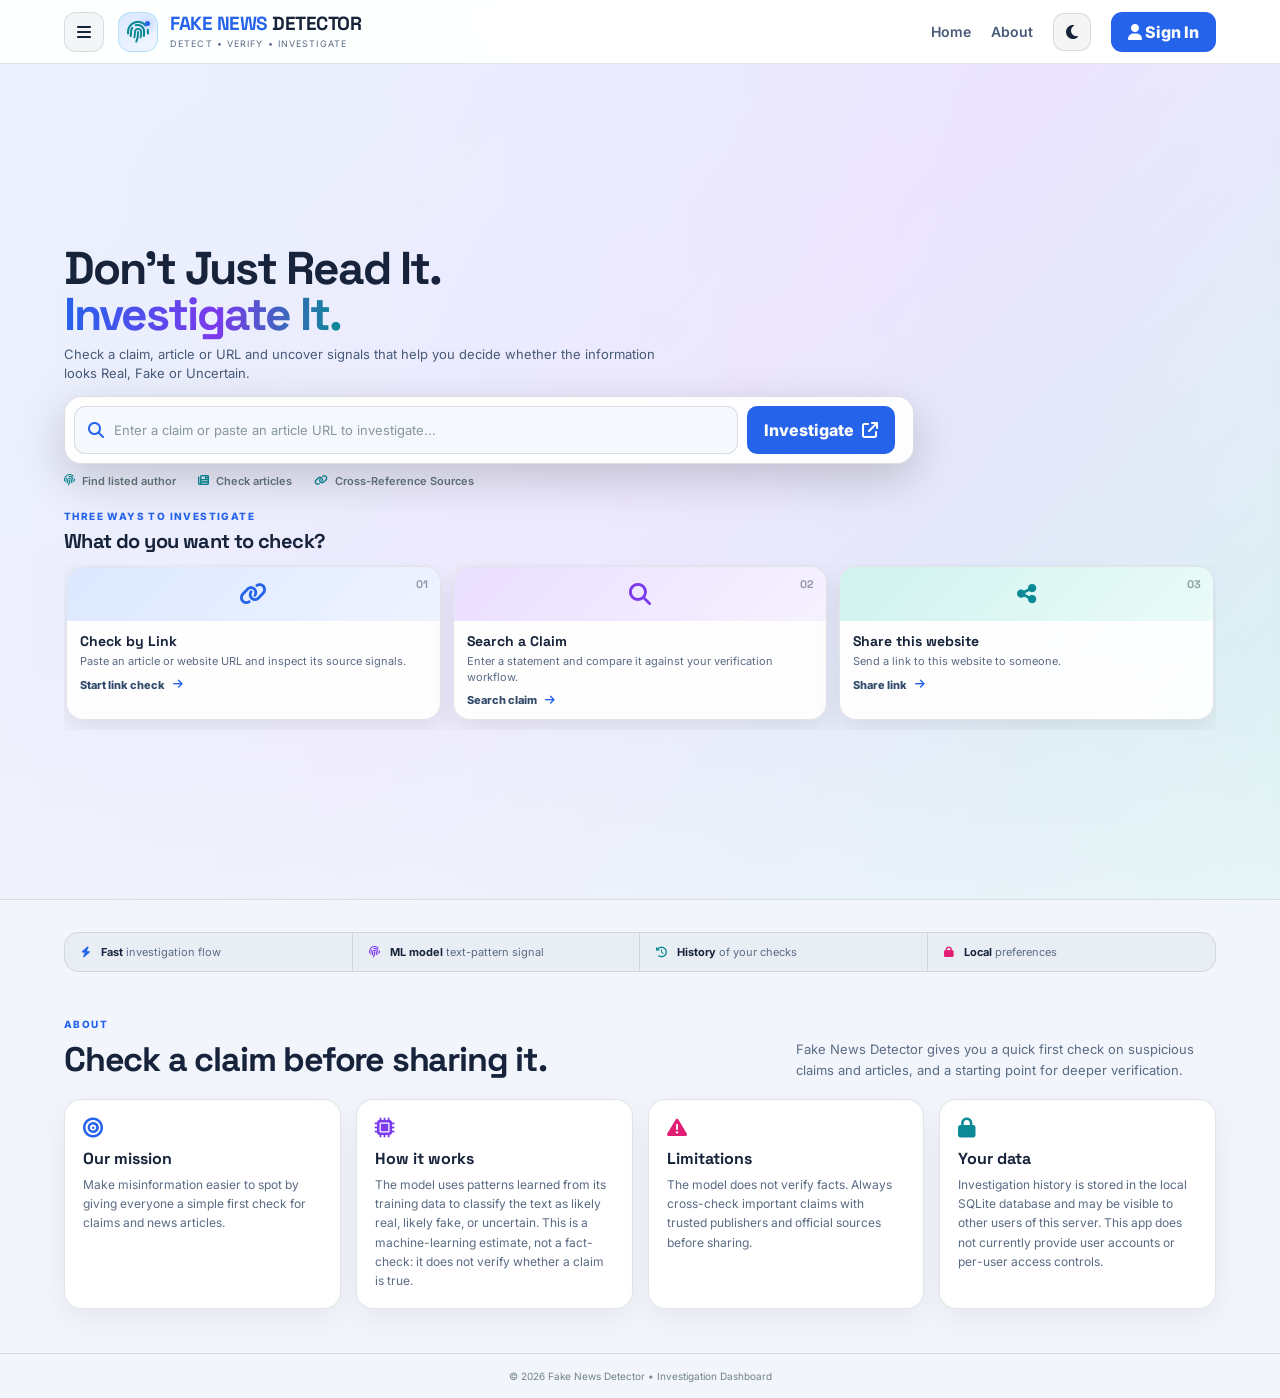
==== commit 27d20171: "Update FakeCheck project Co-authored-by: Copilot <223556219+Copilot@users.noreply.github.com>" ====
--- a/Frontend/index.html
+++ b/Frontend/index.html
@@ -280,7 +280,7 @@
           <div class="confidence-heading">
             <div>
               <span class="confidence-label">MODEL ESTIMATE</span>
-              <p>How strongly the text matches patterns in its training examples</p>
+              <p>An estimate for the model's label, not a measure of truth</p>
             </div>
             <strong id="confidenceValue">--%</strong>
           </div>
@@ -295,7 +295,7 @@
           >
             <span id="confidenceBar"></span>
           </div>
-          <small>This score describes the model's label, not the chance that the claim is true.</small>
+          <small>This score cannot confirm whether the claim is true or false.</small>
         </section>
 
         <section class="article-details hidden" id="articleDetails" aria-label="Fetched article details">
@@ -395,8 +395,7 @@
         <article class="about-card">
           <i class="fa-solid fa-microchip"></i>
           <h3>How it works</h3>
-          <p>Your text is sent to a machine learning model that compares its writing patterns with the training data
-            and returns a likely real, likely fake, or uncertain label.</p>
+          <p>The model uses patterns learned from its training data to classify the text as likely real, likely fake, or uncertain. This is a machine-learning estimate, not a fact-check: it does not verify whether a claim is true.</p>
         </article>
 
         <article class="about-card">
@@ -438,7 +437,7 @@
 
         <h2 id="authHeading">Sign In</h2>
 
-        <p class="auth-subtitle" id="authSubtitle">Sign in to your account.</p>
+        <p class="auth-subtitle" id="authSubtitle">Demo sign-in only; no secure account is created.</p>
 
         <form id="authForm">
 
@@ -492,7 +491,7 @@
         </p>
 
         <p class="auth-privacy" id="authPrivacy">
-          By continuing, you agree to our Terms and Privacy Policy.
+          Demo only: accounts are stored in this browser, and passwords are hashed locally. This is not secure server-side authentication.
         </p>
 
       </div>
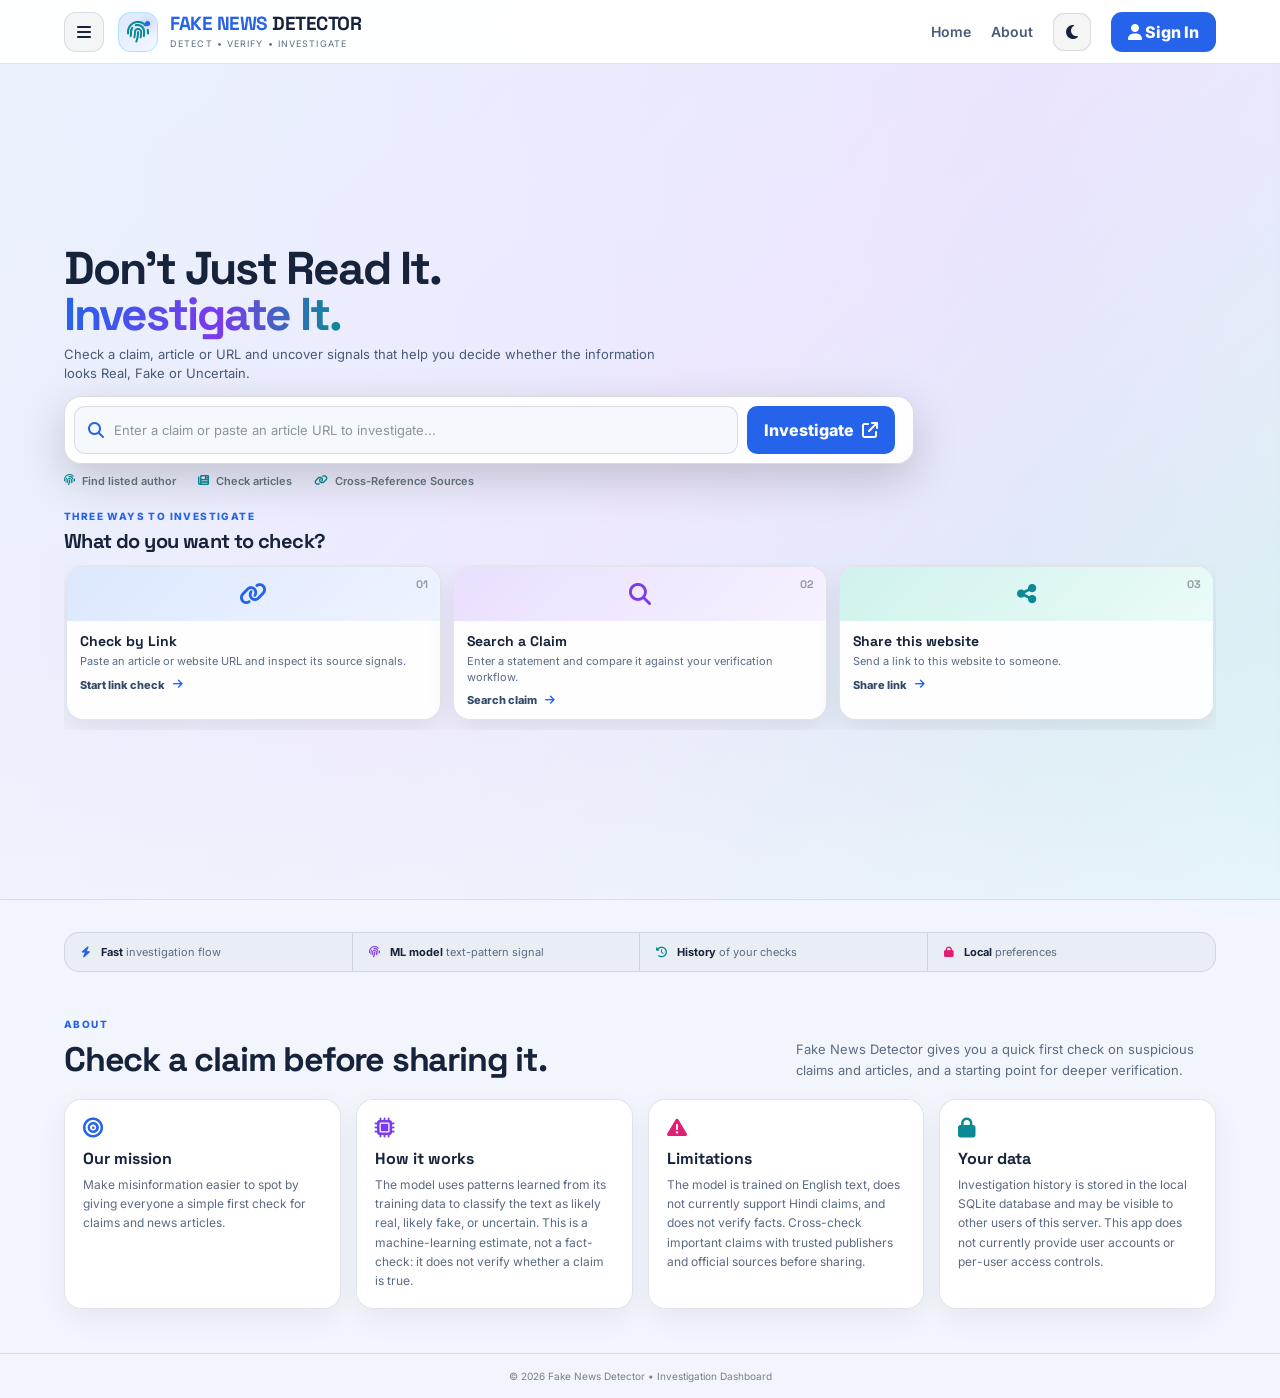
==== commit dd38fe87: "Add multilingual support and improve model handling for Hindi text - Implemented translation functio" ====
--- a/Frontend/index.html
+++ b/Frontend/index.html
@@ -4,7 +4,7 @@
 <head>
   <meta charset="UTF-8" />
   <meta name="viewport" content="width=device-width, initial-scale=1.0" />
-  <title>Fake News Detector | Investigation Dashboard</title>
+  <title id="pageTitle">Fake News Detector | Investigation Dashboard</title>
 
   <link rel="preconnect" href="https://cdnjs.cloudflare.com" />
   <link rel="stylesheet" href="https://cdnjs.cloudflare.com/ajax/libs/font-awesome/6.5.2/css/all.min.css" />
@@ -31,7 +31,7 @@
         </div>
         <div>
           <div class="brand-name"><span>FAKE NEWS</span> DETECTOR</div>
-          <div class="brand-tagline">Detect • Verify • Investigate</div>
+          <div class="brand-tagline" id="brandTagline">Detect • Verify • Investigate</div>
         </div>
       </a>
     </div>
@@ -63,7 +63,7 @@
 
     <div class="sidebar-head">
       <div>
-        <span class="small-label">CASE FILE SYSTEM</span>
+        <span class="small-label" id="sidebarCaseLabel">CASE FILE SYSTEM</span>
         <h3 id="sidebarTitle">Investigation</h3>
       </div>
       <button class="close-sidebar" id="closeSidebar" aria-label="Close sidebar">
@@ -125,7 +125,7 @@
         <h1 id="heroTitle">
           Don't Just Read It.
           <br />
-          <span>Investigate It.</span>
+          <span id="heroTitleEmphasis">Investigate It.</span>
         </h1>
 
         <p class="hero-description" id="heroDescription">
@@ -279,8 +279,8 @@
         <section class="confidence-card hidden" id="confidenceCard" aria-label="Model estimate">
           <div class="confidence-heading">
             <div>
-              <span class="confidence-label">MODEL ESTIMATE</span>
-              <p>An estimate for the model's label, not a measure of truth</p>
+              <span class="confidence-label" id="confidenceLabel">MODEL ESTIMATE</span>
+              <p id="confidenceDescription">An estimate for the model's label, not a measure of truth</p>
             </div>
             <strong id="confidenceValue">--%</strong>
           </div>
@@ -295,7 +295,7 @@
           >
             <span id="confidenceBar"></span>
           </div>
-          <small>This score cannot confirm whether the claim is true or false.</small>
+          <small id="confidenceDisclaimer">This score cannot confirm whether the claim is true or false.</small>
         </section>
 
         <section class="article-details hidden" id="articleDetails" aria-label="Fetched article details">
@@ -316,8 +316,8 @@
 
         <section class="evidence-results hidden" id="newsEvidence" aria-label="Related news coverage">
           <div class="evidence-heading">
-            <h3>Related news coverage</h3>
-            <span>Not a fact-check verdict</span>
+            <h3 id="evidenceTitle">Related news coverage</h3>
+            <span id="evidenceDisclaimer">Not a fact-check verdict</span>
           </div>
           <p id="evidenceStatus"></p>
           <ul id="evidenceList"></ul>
@@ -374,10 +374,10 @@
 
       <div class="section-heading">
         <div>
-          <span class="section-kicker">ABOUT</span>
-          <h2>Check a claim before sharing it.</h2>
-        </div>
-        <p>
+          <span class="section-kicker" id="aboutKicker">ABOUT</span>
+          <h2 id="aboutTitle">Check a claim before sharing it.</h2>
+        </div>
+        <p id="aboutDescription">
           Fake News Detector gives you a quick first check on suspicious
           claims and articles, and a starting point for deeper verification.
         </p>
@@ -387,28 +387,28 @@
 
         <article class="about-card">
           <i class="fa-solid fa-bullseye"></i>
-          <h3>Our mission</h3>
-          <p>Make misinformation easier to spot by giving everyone a simple first check for claims and news articles.
+          <h3 id="missionTitle">Our mission</h3>
+          <p id="missionDescription">Make misinformation easier to spot by giving everyone a simple first check for claims and news articles.
           </p>
         </article>
 
         <article class="about-card">
           <i class="fa-solid fa-microchip"></i>
-          <h3>How it works</h3>
-          <p>The model uses patterns learned from its training data to classify the text as likely real, likely fake, or uncertain. This is a machine-learning estimate, not a fact-check: it does not verify whether a claim is true.</p>
+          <h3 id="howItWorksTitle">How it works</h3>
+          <p id="howItWorksDescription">The model uses patterns learned from its training data to classify the text as likely real, likely fake, or uncertain. This is a machine-learning estimate, not a fact-check: it does not verify whether a claim is true.</p>
         </article>
 
         <article class="about-card">
           <i class="fa-solid fa-triangle-exclamation"></i>
-          <h3>Limitations</h3>
-          <p>The model does not verify facts. Always cross-check important claims with trusted publishers and official
+          <h3 id="limitationsTitle">Limitations</h3>
+          <p id="limitationsDescription">The model does not verify facts. Always cross-check important claims with trusted publishers and official
             sources before sharing.</p>
         </article>
 
         <article class="about-card">
           <i class="fa-solid fa-lock"></i>
-          <h3>Your data</h3>
-          <p>Investigation history is stored in the local SQLite database and may be visible to other users of this server. This app does not currently provide user accounts or per-user access controls.</p>
+          <h3 id="dataTitle">Your data</h3>
+          <p id="dataDescription">Investigation history is stored in the local SQLite database and may be visible to other users of this server. This app does not currently provide user accounts or per-user access controls.</p>
         </article>
 
       </div>
@@ -433,7 +433,7 @@
           <i class="fa-solid fa-fingerprint"></i>
         </div>
 
-        <span class="section-kicker">CASE FILE ACCESS</span>
+        <span class="section-kicker" id="authKicker">CASE FILE ACCESS</span>
 
         <h2 id="authHeading">Sign In</h2>
 
@@ -506,7 +506,7 @@
 
     <div class="settings-head">
       <div>
-        <span class="section-kicker">PREFERENCES</span>
+        <span class="section-kicker" id="settingsKicker">PREFERENCES</span>
         <h2 id="settingsPanelTitle">Settings</h2>
       </div>
       <button id="closeSettings" type="button" aria-label="Close settings">
@@ -542,7 +542,7 @@
             <b id="languageText">Language</b>
             <small id="languageSettingText">English</small>
           </div>
-          <button type="button" class="setting-action" data-setting-action="language">Change</button>
+          <button type="button" class="setting-action" id="changeLanguageButton" data-setting-action="language">Change</button>
         </div>
 
         <!-- NOTIFICATIONS -->
@@ -567,7 +567,7 @@
             <b id="historySettingTitle">History</b>
             <small id="historySettingDescription">Review prior investigations and saved results.</small>
           </div>
-          <button type="button" class="setting-action" data-setting-action="history">View</button>
+          <button type="button" class="setting-action" id="viewHistoryButton" data-setting-action="history">View</button>
         </div>
       </div>
 
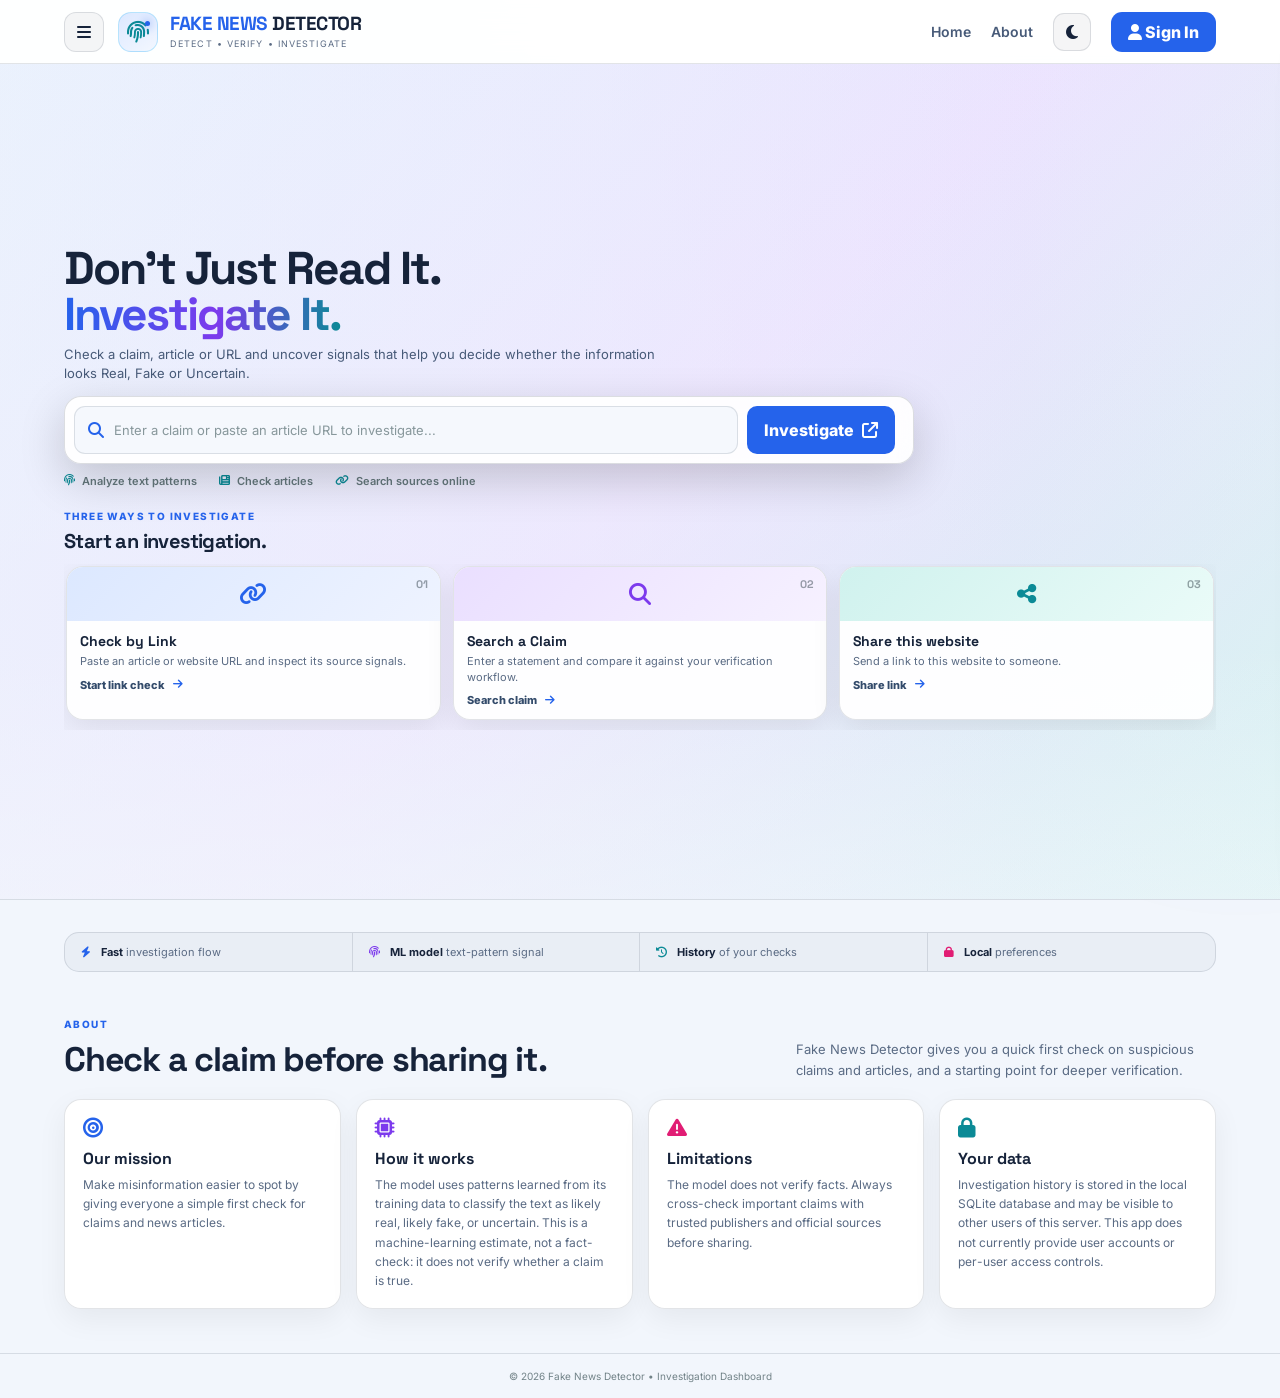
==== commit 48736d7a: "Complete Hindi UI translations Co-authored-by: Copilot <223556219+Copilot@users.noreply.github.com>" ====
--- a/Frontend/index.html
+++ b/Frontend/index.html
@@ -4,7 +4,7 @@
 <head>
   <meta charset="UTF-8" />
   <meta name="viewport" content="width=device-width, initial-scale=1.0" />
-  <title id="pageTitle">Fake News Detector | Investigation Dashboard</title>
+  <title id="documentTitle">Fake News Detector | Investigation Dashboard</title>
 
   <link rel="preconnect" href="https://cdnjs.cloudflare.com" />
   <link rel="stylesheet" href="https://cdnjs.cloudflare.com/ajax/libs/font-awesome/6.5.2/css/all.min.css" />
@@ -30,7 +30,7 @@
           <span class="scan-dot"></span>
         </div>
         <div>
-          <div class="brand-name"><span>FAKE NEWS</span> DETECTOR</div>
+          <div class="brand-name" id="brandName"><span>FAKE NEWS</span> DETECTOR</div>
           <div class="brand-tagline" id="brandTagline">Detect • Verify • Investigate</div>
         </div>
       </a>
@@ -63,7 +63,7 @@
 
     <div class="sidebar-head">
       <div>
-        <span class="small-label" id="sidebarCaseLabel">CASE FILE SYSTEM</span>
+        <span class="small-label" id="caseFileLabel">CASE FILE SYSTEM</span>
         <h3 id="sidebarTitle">Investigation</h3>
       </div>
       <button class="close-sidebar" id="closeSidebar" aria-label="Close sidebar">
@@ -125,7 +125,7 @@
         <h1 id="heroTitle">
           Don't Just Read It.
           <br />
-          <span id="heroTitleEmphasis">Investigate It.</span>
+          <span id="heroTitleSecond">Investigate It.</span>
         </h1>
 
         <p class="hero-description" id="heroDescription">
@@ -316,8 +316,8 @@
 
         <section class="evidence-results hidden" id="newsEvidence" aria-label="Related news coverage">
           <div class="evidence-heading">
-            <h3 id="evidenceTitle">Related news coverage</h3>
-            <span id="evidenceDisclaimer">Not a fact-check verdict</span>
+            <h3 id="newsEvidenceTitle">Related news coverage</h3>
+            <span id="newsEvidenceDisclaimer">Not a fact-check verdict</span>
           </div>
           <p id="evidenceStatus"></p>
           <ul id="evidenceList"></ul>
@@ -407,8 +407,8 @@
 
         <article class="about-card">
           <i class="fa-solid fa-lock"></i>
-          <h3 id="dataTitle">Your data</h3>
-          <p id="dataDescription">Investigation history is stored in the local SQLite database and may be visible to other users of this server. This app does not currently provide user accounts or per-user access controls.</p>
+          <h3 id="yourDataTitle">Your data</h3>
+          <p id="yourDataDescription">Investigation history is stored in the local SQLite database and may be visible to other users of this server. This app does not currently provide user accounts or per-user access controls.</p>
         </article>
 
       </div>
@@ -433,7 +433,7 @@
           <i class="fa-solid fa-fingerprint"></i>
         </div>
 
-        <span class="section-kicker" id="authKicker">CASE FILE ACCESS</span>
+        <span class="section-kicker" id="caseAccessLabel">CASE FILE ACCESS</span>
 
         <h2 id="authHeading">Sign In</h2>
 
@@ -506,7 +506,7 @@
 
     <div class="settings-head">
       <div>
-        <span class="section-kicker" id="settingsKicker">PREFERENCES</span>
+        <span class="section-kicker" id="preferencesLabel">PREFERENCES</span>
         <h2 id="settingsPanelTitle">Settings</h2>
       </div>
       <button id="closeSettings" type="button" aria-label="Close settings">
@@ -542,7 +542,7 @@
             <b id="languageText">Language</b>
             <small id="languageSettingText">English</small>
           </div>
-          <button type="button" class="setting-action" id="changeLanguageButton" data-setting-action="language">Change</button>
+          <button type="button" class="setting-action" id="languageChangeButton" data-setting-action="language">Change</button>
         </div>
 
         <!-- NOTIFICATIONS -->
@@ -567,7 +567,7 @@
             <b id="historySettingTitle">History</b>
             <small id="historySettingDescription">Review prior investigations and saved results.</small>
           </div>
-          <button type="button" class="setting-action" id="viewHistoryButton" data-setting-action="history">View</button>
+          <button type="button" class="setting-action" id="historyViewButton" data-setting-action="history">View</button>
         </div>
       </div>
 
